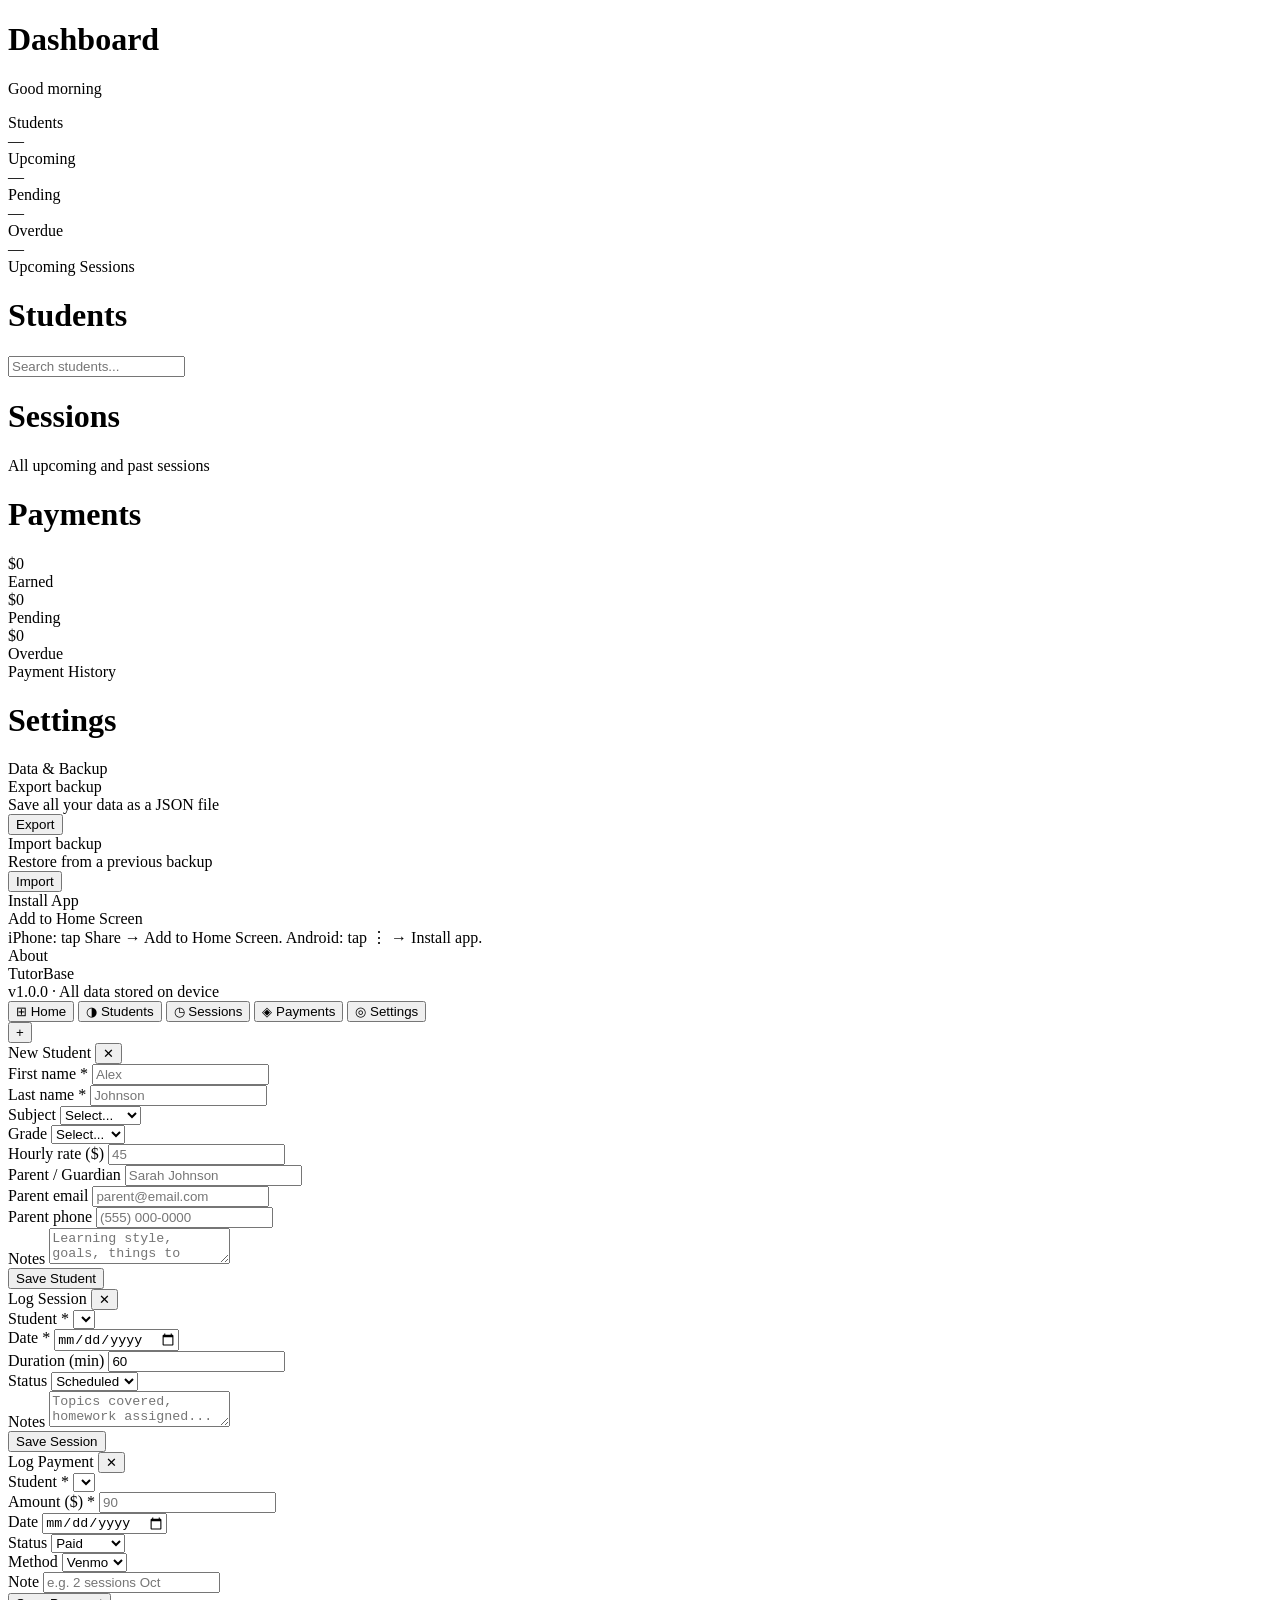
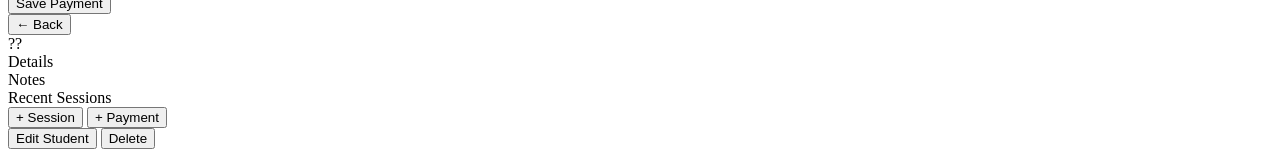
==== www/index.html @ 449298ed "cleaned up more" ====
<!DOCTYPE html>
<html lang="en">
<head>
<meta charset="UTF-8" />
<meta name="viewport" content="width=device-width, initial-scale=1.0, viewport-fit=cover" />
<meta name="apple-mobile-web-app-capable" content="yes" />
<meta name="apple-mobile-web-app-status-bar-style" content="black-translucent" />
<meta name="apple-mobile-web-app-title" content="TutorBase" />
<meta name="theme-color" content="#0F0F0F" />
<title>TutorBase</title>
<link rel="manifest" href="/manifest.json" />
<link rel="apple-touch-icon" href="/icons/icon-192.png" />
<link rel="stylesheet" href="/css/style.css" />
</head>
<body>

<div id="app">
  <div class="pages">

    <!-- ══════════════════════════════════════════════
         DASHBOARD
    ══════════════════════════════════════════════ -->
    <div class="page active" id="page-dashboard">
      <div class="page-header">
        <h1>Dashboard</h1>
        <p id="dashboard-greeting">Welcome back</p>
      </div>

      <div class="stats-grid">
        <div class="stat-card">
          <div class="stat-label">Students</div>
          <div class="stat-value" id="stat-students">—</div>
        </div>
        <div class="stat-card">
          <div class="stat-label">Upcoming</div>
          <div class="stat-value" id="stat-upcoming">—</div>
        </div>
        <div class="stat-card">
          <div class="stat-label">Pending</div>
          <div class="stat-value amber" id="stat-pending">—</div>
        </div>
        <div class="stat-card">
          <div class="stat-label">Overdue</div>
          <div class="stat-value red" id="stat-overdue">—</div>
        </div>
      </div>

      <div class="section-header">Upcoming Sessions</div>
      <div class="list-container" id="upcoming-list"></div>
    </div>

    <!-- ══════════════════════════════════════════════
         STUDENTS
    ══════════════════════════════════════════════ -->
    <div class="page" id="page-students">
      <div class="page-header">
        <h1>Students</h1>
      </div>
      <div class="search-wrap">
        <input class="search-input" id="search-input" type="search" placeholder="Search students..." />
      </div>
      <div class="list-container" id="student-list"></div>
    </div>

    <!-- ══════════════════════════════════════════════
         SESSIONS
    ══════════════════════════════════════════════ -->
    <div class="page" id="page-sessions">
      <div class="page-header">
        <h1>Sessions</h1>
        <p>All upcoming and past sessions</p>
      </div>
      <div class="list-container" style="margin:0 16px;" id="sessions-list"></div>
    </div>

    <!-- ══════════════════════════════════════════════
         PAYMENTS
    ══════════════════════════════════════════════ -->
    <div class="page" id="page-payments">
      <div class="page-header">
        <h1>Payments</h1>
      </div>
      <div class="pay-summary">
        <div class="pay-card">
          <div class="pv green" id="pay-earned">$0</div>
          <div class="pl">Earned</div>
        </div>
        <div class="pay-card">
          <div class="pv amber" id="pay-pending">$0</div>
          <div class="pl">Pending</div>
        </div>
        <div class="pay-card">
          <div class="pv red" id="pay-overdue">$0</div>
          <div class="pl">Overdue</div>
        </div>
      </div>
      <div class="section-header">Payment History</div>
      <div class="list-container" style="margin:0 16px;" id="payments-list"></div>
    </div>

    <!-- ══════════════════════════════════════════════
         SETTINGS
    ══════════════════════════════════════════════ -->
    <div class="page" id="page-settings">
      <div class="page-header">
        <h1>Settings</h1>
      </div>

      <div class="section-header">Data & Backup</div>
      <div class="settings-section">
        <div class="settings-row">
          <div>
            <div class="settings-label">Export backup</div>
            <div class="settings-sub">Save all your data as a JSON file</div>
          </div>
          <button class="btn-settings" id="btn-export">Export</button>
        </div>
        <div class="settings-row">
          <div>
            <div class="settings-label">Import backup</div>
            <div class="settings-sub">Restore from a previous backup</div>
          </div>
          <button class="btn-settings" id="btn-import">Import</button>
        </div>
        <input type="file" id="import-file" accept=".json" style="display:none" />
      </div>

      <div class="section-header">Install App</div>
      <div class="settings-section">
        <div class="settings-row">
          <div>
            <div class="settings-label">Add to Home Screen</div>
            <div class="settings-sub">iPhone: tap Share → Add to Home Screen. Android: tap ⋮ → Install app.</div>
          </div>
        </div>
      </div>

      <div class="section-header">About</div>
      <div class="settings-section">
        <div class="settings-row">
          <div class="settings-label">TutorBase</div>
          <div class="settings-sub">v1.0.0 · All data stored on device</div>
        </div>
      </div>
    </div>

  </div><!-- /pages -->

  <!-- ── BOTTOM NAV ── -->
  <nav class="bottom-nav">
    <button class="nav-btn active" data-page="dashboard">
      <span class="nav-icon">⊞</span>
      <span>Home</span>
    </button>
    <button class="nav-btn" data-page="students">
      <span class="nav-icon">◑</span>
      <span>Students</span>
    </button>
    <button class="nav-btn" data-page="sessions">
      <span class="nav-icon">◷</span>
      <span>Sessions</span>
    </button>
    <button class="nav-btn" data-page="payments">
      <span class="nav-icon">◈</span>
      <span>Payments</span>
    </button>
    <button class="nav-btn" data-page="settings">
      <span class="nav-icon">◎</span>
      <span>Settings</span>
    </button>
  </nav>
</div><!-- /app -->

<!-- ── FAB ── -->
<button id="fab">+</button>

<!-- ── TOAST ── -->
<div id="toast"></div>

<!-- ══════════════════════════════════════════════
     STUDENT FORM MODAL (bottom sheet)
══════════════════════════════════════════════ -->
<div class="modal-overlay" id="modal-overlay">
  <div class="modal">
    <div class="modal-handle"></div>
    <div class="modal-header">
      <span class="modal-title" id="modal-title">New Student</span>
      <button class="modal-close" id="modal-close">✕</button>
    </div>
    <div class="modal-body">
      <!-- Student form -->
      <div id="student-form">
        <div class="form-row">
          <div class="form-group">
            <label class="form-label">First name *</label>
            <input class="form-input" id="f-first" type="text" placeholder="Alex" />
          </div>
          <div class="form-group">
            <label class="form-label">Last name *</label>
            <input class="form-input" id="f-last" type="text" placeholder="Johnson" />
          </div>
        </div>
        <div class="form-row">
          <div class="form-group">
            <label class="form-label">Subject</label>
            <select class="form-select" id="f-subject">
              <option value="">Select...</option>
              <option>Math</option><option>Science</option><option>English</option>
              <option>History</option><option>Spanish</option><option>SAT Prep</option>
              <option>ACT Prep</option><option>Piano</option><option>Guitar</option>
            </select>
          </div>
          <div class="form-group">
            <label class="form-label">Grade</label>
            <select class="form-select" id="f-grade">
              <option value="">Select...</option>
              <option>K–2nd</option><option>3rd–5th</option>
              <option>6th–8th</option><option>9th–12th</option>
              <option>College</option><option>Adult</option>
            </select>
          </div>
        </div>
        <div class="form-group">
          <label class="form-label">Hourly rate ($)</label>
          <input class="form-input" id="f-rate" type="number" placeholder="45" min="0" />
        </div>
        <div class="form-group">
          <label class="form-label">Parent / Guardian</label>
          <input class="form-input" id="f-parent" type="text" placeholder="Sarah Johnson" />
        </div>
        <div class="form-group">
          <label class="form-label">Parent email</label>
          <input class="form-input" id="f-email" type="email" placeholder="parent@email.com" />
        </div>
        <div class="form-group">
          <label class="form-label">Parent phone</label>
          <input class="form-input" id="f-phone" type="tel" placeholder="(555) 000-0000" />
        </div>
        <div class="form-group">
          <label class="form-label">Notes</label>
          <textarea class="form-textarea" id="f-notes" placeholder="Learning style, goals, things to remember..."></textarea>
        </div>
      </div>
    </div>
    <div class="modal-footer">
      <button class="btn-save" id="modal-save">Save Student</button>
    </div>
  </div>
</div>

<!-- ══════════════════════════════════════════════
     SESSION FORM MODAL
══════════════════════════════════════════════ -->
<div class="modal-overlay" id="session-modal-overlay">
  <div class="modal">
    <div class="modal-handle"></div>
    <div class="modal-header">
      <span class="modal-title">Log Session</span>
      <button class="modal-close" id="session-modal-close">✕</button>
    </div>
    <div class="modal-body" id="session-form">
      <input type="hidden" id="sf-studentId" />
      <div class="form-group">
        <label class="form-label">Student *</label>
        <select class="form-select" id="sf-student-select"></select>
      </div>
      <div class="form-row">
        <div class="form-group">
          <label class="form-label">Date *</label>
          <input class="form-input" id="sf-date" type="date" />
        </div>
        <div class="form-group">
          <label class="form-label">Duration (min)</label>
          <input class="form-input" id="sf-duration" type="number" value="60" min="15" step="15" />
        </div>
      </div>
      <div class="form-group">
        <label class="form-label">Status</label>
        <select class="form-select" id="sf-status">
          <option value="scheduled">Scheduled</option>
          <option value="completed">Completed</option>
          <option value="cancelled">Cancelled</option>
        </select>
      </div>
      <div class="form-group">
        <label class="form-label">Notes</label>
        <textarea class="form-textarea" id="sf-notes" placeholder="Topics covered, homework assigned..."></textarea>
      </div>
    </div>
    <div class="modal-footer">
      <button class="btn-save" id="session-modal-save">Save Session</button>
    </div>
  </div>
</div>

<!-- ══════════════════════════════════════════════
     PAYMENT FORM MODAL
══════════════════════════════════════════════ -->
<div class="modal-overlay" id="payment-modal-overlay">
  <div class="modal">
    <div class="modal-handle"></div>
    <div class="modal-header">
      <span class="modal-title">Log Payment</span>
      <button class="modal-close" id="payment-modal-close">✕</button>
    </div>
    <div class="modal-body" id="payment-form">
      <div class="form-group">
        <label class="form-label">Student *</label>
        <select class="form-select" id="pf-student-select"></select>
      </div>
      <div class="form-row">
        <div class="form-group">
          <label class="form-label">Amount ($) *</label>
          <input class="form-input" id="pf-amount" type="number" placeholder="90" min="0" />
        </div>
        <div class="form-group">
          <label class="form-label">Date</label>
          <input class="form-input" id="pf-date" type="date" />
        </div>
      </div>
      <div class="form-row">
        <div class="form-group">
          <label class="form-label">Status</label>
          <select class="form-select" id="pf-status">
            <option value="paid">Paid</option>
            <option value="pending">Pending</option>
            <option value="overdue">Overdue</option>
          </select>
        </div>
        <div class="form-group">
          <label class="form-label">Method</label>
          <select class="form-select" id="pf-method">
            <option>Venmo</option><option>Zelle</option><option>Cash</option>
            <option>Check</option><option>PayPal</option><option>Other</option>
          </select>
        </div>
      </div>
      <div class="form-group">
        <label class="form-label">Note</label>
        <input class="form-input" id="pf-note" type="text" placeholder="e.g. 2 sessions Oct" />
      </div>
    </div>
    <div class="modal-footer">
      <button class="btn-save" id="payment-modal-save">Save Payment</button>
    </div>
  </div>
</div>

<!-- ══════════════════════════════════════════════
     STUDENT DETAIL PANEL (full-screen slide-in)
══════════════════════════════════════════════ -->
<div id="detail-panel">
  <div class="detail-top">
    <button class="detail-close-btn" id="detail-close">← Back</button>
  </div>
  <div class="detail-hero">
    <div class="detail-avatar-large" id="detail-avatar-text">??</div>
    <div class="detail-title" id="detail-name"></div>
    <div class="detail-subtitle" id="detail-subject"></div>
  </div>
  <div class="detail-stats-row" id="detail-stats"></div>

  <div class="detail-section">
    <div class="detail-section-label">Details</div>
    <div id="detail-info-rows"></div>
  </div>

  <div class="detail-section">
    <div class="detail-section-label">Notes</div>
    <div class="notes-text" id="detail-notes"></div>
  </div>

  <div class="detail-section">
    <div class="detail-section-label">Recent Sessions</div>
    <div id="detail-sessions"></div>
  </div>

  <div class="detail-actions">
    <button class="btn-action btn-accent" id="detail-add-session">+ Session</button>
    <button class="btn-action btn-secondary" id="detail-add-payment">+ Payment</button>
  </div>
  <div class="detail-edit-row">
    <button class="btn-action btn-secondary" id="detail-edit">Edit Student</button>
    <button class="btn-action btn-danger" id="detail-delete">Delete</button>
  </div>
</div>

<!-- ── SCRIPTS ── -->
<script src="/js/db.js"></script>
<script src="/js/app.js"></script>
<script src="/js/ui.js"></script>
<script>
  // Set greeting
  const hr = new Date().getHours();
  document.getElementById('dashboard-greeting').textContent =
    hr < 12 ? 'Good morning' : hr < 17 ? 'Good afternoon' : 'Good evening';

  // Boot
  App.init();
</script>
</body>
</html>
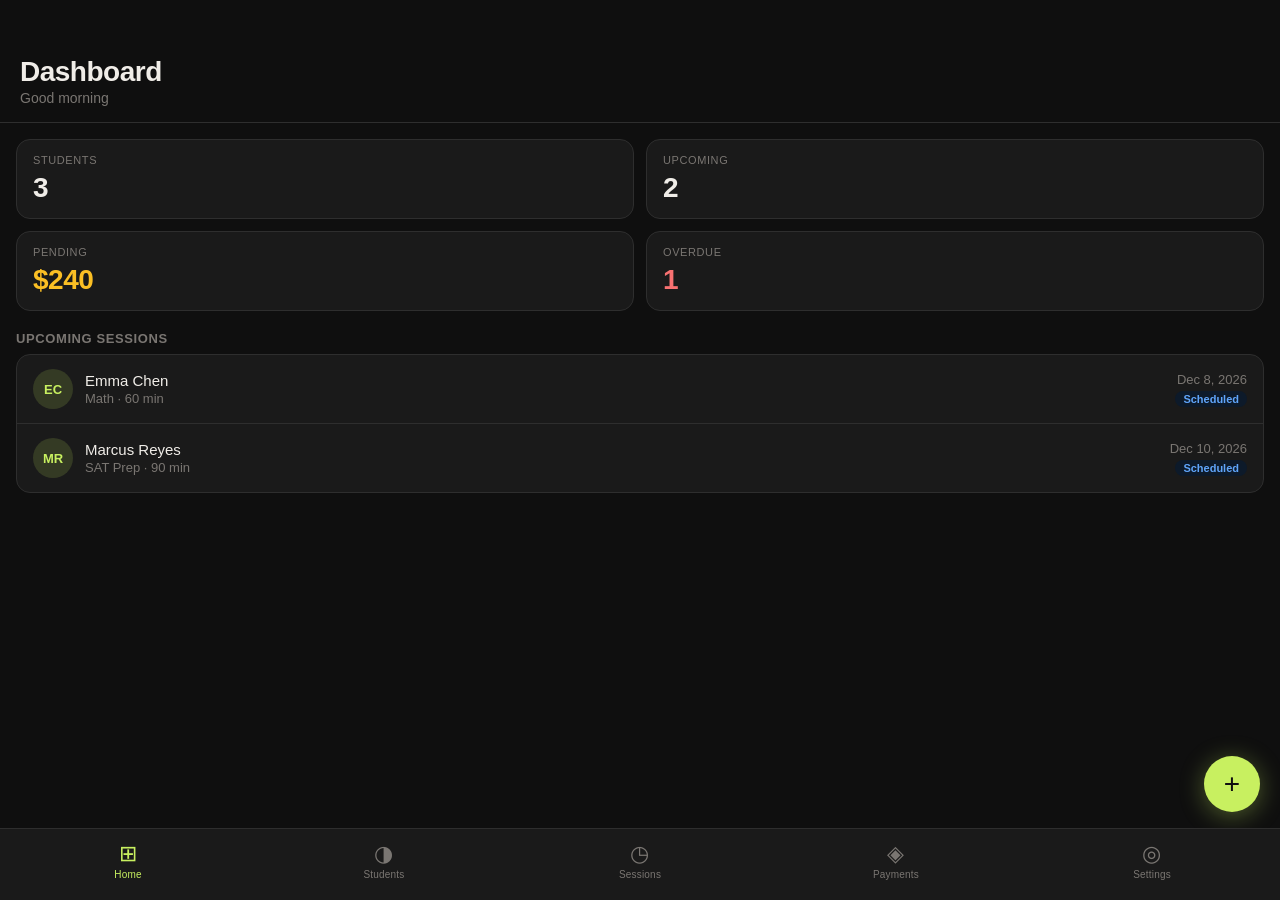
==== commit bf8a24f6: "put everything in a folder for easier commits and updated code to fix zoom bug in search bar" ====
--- a/www/index.html
+++ b/www/index.html
@@ -1,402 +1,419 @@
 <!DOCTYPE html>
 <html lang="en">
+
 <head>
-<meta charset="UTF-8" />
-<meta name="viewport" content="width=device-width, initial-scale=1.0, viewport-fit=cover" />
-<meta name="apple-mobile-web-app-capable" content="yes" />
-<meta name="apple-mobile-web-app-status-bar-style" content="black-translucent" />
-<meta name="apple-mobile-web-app-title" content="TutorBase" />
-<meta name="theme-color" content="#0F0F0F" />
-<title>TutorBase</title>
-<link rel="manifest" href="/manifest.json" />
-<link rel="apple-touch-icon" href="/icons/icon-192.png" />
-<link rel="stylesheet" href="/css/style.css" />
+  <meta charset="UTF-8" />
+  <meta name="viewport" content="width=device-width, initial-scale=1.0, viewport-fit=cover" />
+  <meta name="apple-mobile-web-app-capable" content="yes" />
+  <meta name="apple-mobile-web-app-status-bar-style" content="black-translucent" />
+  <meta name="apple-mobile-web-app-title" content="TutorBase" />
+  <meta name="theme-color" content="#0F0F0F" />
+  <title>TutorBase</title>
+  <link rel="manifest" href="/manifest.json" />
+  <link rel="apple-touch-icon" href="/icons/icon-192.png" />
+  <link rel="stylesheet" href="/css/style.css" />
 </head>
+
 <body>
 
-<div id="app">
-  <div class="pages">
-
-    <!-- ══════════════════════════════════════════════
+  <div id="app">
+    <div class="pages">
+
+      <!-- ══════════════════════════════════════════════
          DASHBOARD
     ══════════════════════════════════════════════ -->
-    <div class="page active" id="page-dashboard">
-      <div class="page-header">
-        <h1>Dashboard</h1>
-        <p id="dashboard-greeting">Welcome back</p>
-      </div>
-
-      <div class="stats-grid">
-        <div class="stat-card">
-          <div class="stat-label">Students</div>
-          <div class="stat-value" id="stat-students">—</div>
-        </div>
-        <div class="stat-card">
-          <div class="stat-label">Upcoming</div>
-          <div class="stat-value" id="stat-upcoming">—</div>
-        </div>
-        <div class="stat-card">
-          <div class="stat-label">Pending</div>
-          <div class="stat-value amber" id="stat-pending">—</div>
-        </div>
-        <div class="stat-card">
-          <div class="stat-label">Overdue</div>
-          <div class="stat-value red" id="stat-overdue">—</div>
-        </div>
-      </div>
-
-      <div class="section-header">Upcoming Sessions</div>
-      <div class="list-container" id="upcoming-list"></div>
-    </div>
-
-    <!-- ══════════════════════════════════════════════
+      <div class="page active" id="page-dashboard">
+        <div class="page-header">
+          <h1>Dashboard</h1>
+          <p id="dashboard-greeting">Welcome back</p>
+        </div>
+
+        <div class="stats-grid">
+          <div class="stat-card">
+            <div class="stat-label">Students</div>
+            <div class="stat-value" id="stat-students">—</div>
+          </div>
+          <div class="stat-card">
+            <div class="stat-label">Upcoming</div>
+            <div class="stat-value" id="stat-upcoming">—</div>
+          </div>
+          <div class="stat-card">
+            <div class="stat-label">Pending</div>
+            <div class="stat-value amber" id="stat-pending">—</div>
+          </div>
+          <div class="stat-card">
+            <div class="stat-label">Overdue</div>
+            <div class="stat-value red" id="stat-overdue">—</div>
+          </div>
+        </div>
+
+        <div class="section-header">Upcoming Sessions</div>
+        <div class="list-container" id="upcoming-list"></div>
+      </div>
+
+      <!-- ══════════════════════════════════════════════
          STUDENTS
     ══════════════════════════════════════════════ -->
-    <div class="page" id="page-students">
-      <div class="page-header">
-        <h1>Students</h1>
-      </div>
-      <div class="search-wrap">
-        <input class="search-input" id="search-input" type="search" placeholder="Search students..." />
-      </div>
-      <div class="list-container" id="student-list"></div>
-    </div>
-
-    <!-- ══════════════════════════════════════════════
+      <div class="page" id="page-students">
+        <div class="page-header">
+          <h1>Students</h1>
+        </div>
+        <div class="search-wrap">
+          <input class="search-input" id="search-input" type="search" placeholder="Search students..." />
+        </div>
+        <div class="list-container" id="student-list"></div>
+      </div>
+
+      <!-- ══════════════════════════════════════════════
          SESSIONS
     ══════════════════════════════════════════════ -->
-    <div class="page" id="page-sessions">
-      <div class="page-header">
-        <h1>Sessions</h1>
-        <p>All upcoming and past sessions</p>
-      </div>
-      <div class="list-container" style="margin:0 16px;" id="sessions-list"></div>
-    </div>
-
-    <!-- ══════════════════════════════════════════════
+      <div class="page" id="page-sessions">
+        <div class="page-header">
+          <h1>Sessions</h1>
+          <p>All upcoming and past sessions</p>
+        </div>
+        <div class="list-container" style="margin:0 16px;" id="sessions-list"></div>
+      </div>
+
+      <!-- ══════════════════════════════════════════════
          PAYMENTS
     ══════════════════════════════════════════════ -->
-    <div class="page" id="page-payments">
-      <div class="page-header">
-        <h1>Payments</h1>
-      </div>
-      <div class="pay-summary">
-        <div class="pay-card">
-          <div class="pv green" id="pay-earned">$0</div>
-          <div class="pl">Earned</div>
-        </div>
-        <div class="pay-card">
-          <div class="pv amber" id="pay-pending">$0</div>
-          <div class="pl">Pending</div>
-        </div>
-        <div class="pay-card">
-          <div class="pv red" id="pay-overdue">$0</div>
-          <div class="pl">Overdue</div>
-        </div>
-      </div>
-      <div class="section-header">Payment History</div>
-      <div class="list-container" style="margin:0 16px;" id="payments-list"></div>
-    </div>
-
-    <!-- ══════════════════════════════════════════════
+      <div class="page" id="page-payments">
+        <div class="page-header">
+          <h1>Payments</h1>
+        </div>
+        <div class="pay-summary">
+          <div class="pay-card">
+            <div class="pv green" id="pay-earned">$0</div>
+            <div class="pl">Earned</div>
+          </div>
+          <div class="pay-card">
+            <div class="pv amber" id="pay-pending">$0</div>
+            <div class="pl">Pending</div>
+          </div>
+          <div class="pay-card">
+            <div class="pv red" id="pay-overdue">$0</div>
+            <div class="pl">Overdue</div>
+          </div>
+        </div>
+        <div class="section-header">Payment History</div>
+        <div class="list-container" style="margin:0 16px;" id="payments-list"></div>
+      </div>
+
+      <!-- ══════════════════════════════════════════════
          SETTINGS
     ══════════════════════════════════════════════ -->
-    <div class="page" id="page-settings">
-      <div class="page-header">
-        <h1>Settings</h1>
-      </div>
-
-      <div class="section-header">Data & Backup</div>
-      <div class="settings-section">
-        <div class="settings-row">
-          <div>
-            <div class="settings-label">Export backup</div>
-            <div class="settings-sub">Save all your data as a JSON file</div>
-          </div>
-          <button class="btn-settings" id="btn-export">Export</button>
-        </div>
-        <div class="settings-row">
-          <div>
-            <div class="settings-label">Import backup</div>
-            <div class="settings-sub">Restore from a previous backup</div>
-          </div>
-          <button class="btn-settings" id="btn-import">Import</button>
-        </div>
-        <input type="file" id="import-file" accept=".json" style="display:none" />
-      </div>
-
-      <div class="section-header">Install App</div>
-      <div class="settings-section">
-        <div class="settings-row">
-          <div>
-            <div class="settings-label">Add to Home Screen</div>
-            <div class="settings-sub">iPhone: tap Share → Add to Home Screen. Android: tap ⋮ → Install app.</div>
-          </div>
-        </div>
-      </div>
-
-      <div class="section-header">About</div>
-      <div class="settings-section">
-        <div class="settings-row">
-          <div class="settings-label">TutorBase</div>
-          <div class="settings-sub">v1.0.0 · All data stored on device</div>
-        </div>
-      </div>
-    </div>
-
-  </div><!-- /pages -->
-
-  <!-- ── BOTTOM NAV ── -->
-  <nav class="bottom-nav">
-    <button class="nav-btn active" data-page="dashboard">
-      <span class="nav-icon">⊞</span>
-      <span>Home</span>
-    </button>
-    <button class="nav-btn" data-page="students">
-      <span class="nav-icon">◑</span>
-      <span>Students</span>
-    </button>
-    <button class="nav-btn" data-page="sessions">
-      <span class="nav-icon">◷</span>
-      <span>Sessions</span>
-    </button>
-    <button class="nav-btn" data-page="payments">
-      <span class="nav-icon">◈</span>
-      <span>Payments</span>
-    </button>
-    <button class="nav-btn" data-page="settings">
-      <span class="nav-icon">◎</span>
-      <span>Settings</span>
-    </button>
-  </nav>
-</div><!-- /app -->
-
-<!-- ── FAB ── -->
-<button id="fab">+</button>
-
-<!-- ── TOAST ── -->
-<div id="toast"></div>
-
-<!-- ══════════════════════════════════════════════
+      <div class="page" id="page-settings">
+        <div class="page-header">
+          <h1>Settings</h1>
+        </div>
+
+        <div class="section-header">Data & Backup</div>
+        <div class="settings-section">
+          <div class="settings-row">
+            <div>
+              <div class="settings-label">Export backup</div>
+              <div class="settings-sub">Save all your data as a JSON file</div>
+            </div>
+            <button class="btn-settings" id="btn-export">Export</button>
+          </div>
+          <div class="settings-row">
+            <div>
+              <div class="settings-label">Import backup</div>
+              <div class="settings-sub">Restore from a previous backup</div>
+            </div>
+            <button class="btn-settings" id="btn-import">Import</button>
+          </div>
+          <input type="file" id="import-file" accept=".json" style="display:none" />
+        </div>
+
+        <div class="section-header">Install App</div>
+        <div class="settings-section">
+          <div class="settings-row">
+            <div>
+              <div class="settings-label">Add to Home Screen</div>
+              <div class="settings-sub">iPhone: tap Share → Add to Home Screen. Android: tap ⋮ → Install app.</div>
+            </div>
+          </div>
+        </div>
+
+        <div class="section-header">About</div>
+        <div class="settings-section">
+          <div class="settings-row">
+            <div class="settings-label">TutorBase</div>
+            <div class="settings-sub">v1.0.0 · All data stored on device</div>
+          </div>
+        </div>
+      </div>
+
+    </div><!-- /pages -->
+
+    <!-- ── BOTTOM NAV ── -->
+    <nav class="bottom-nav">
+      <button class="nav-btn active" data-page="dashboard">
+        <span class="nav-icon">⊞</span>
+        <span>Home</span>
+      </button>
+      <button class="nav-btn" data-page="students">
+        <span class="nav-icon">◑</span>
+        <span>Students</span>
+      </button>
+      <button class="nav-btn" data-page="sessions">
+        <span class="nav-icon">◷</span>
+        <span>Sessions</span>
+      </button>
+      <button class="nav-btn" data-page="payments">
+        <span class="nav-icon">◈</span>
+        <span>Payments</span>
+      </button>
+      <button class="nav-btn" data-page="settings">
+        <span class="nav-icon">◎</span>
+        <span>Settings</span>
+      </button>
+    </nav>
+  </div><!-- /app -->
+
+  <!-- ── FAB ── -->
+  <button id="fab">+</button>
+
+  <!-- ── TOAST ── -->
+  <div id="toast"></div>
+
+  <!-- ══════════════════════════════════════════════
      STUDENT FORM MODAL (bottom sheet)
 ══════════════════════════════════════════════ -->
-<div class="modal-overlay" id="modal-overlay">
-  <div class="modal">
-    <div class="modal-handle"></div>
-    <div class="modal-header">
-      <span class="modal-title" id="modal-title">New Student</span>
-      <button class="modal-close" id="modal-close">✕</button>
-    </div>
-    <div class="modal-body">
-      <!-- Student form -->
-      <div id="student-form">
+  <div class="modal-overlay" id="modal-overlay">
+    <div class="modal">
+      <div class="modal-handle"></div>
+      <div class="modal-header">
+        <span class="modal-title" id="modal-title">New Student</span>
+        <button class="modal-close" id="modal-close">✕</button>
+      </div>
+      <div class="modal-body">
+        <!-- Student form -->
+        <div id="student-form">
+          <div class="form-row">
+            <div class="form-group">
+              <label class="form-label">First name *</label>
+              <input class="form-input" id="f-first" type="text" placeholder="Alex" />
+            </div>
+            <div class="form-group">
+              <label class="form-label">Last name *</label>
+              <input class="form-input" id="f-last" type="text" placeholder="Johnson" />
+            </div>
+          </div>
+          <div class="form-row">
+            <div class="form-group">
+              <label class="form-label">Subject</label>
+              <select class="form-select" id="f-subject">
+                <option value="">Select...</option>
+                <option>Math</option>
+                <option>Science</option>
+                <option>English</option>
+                <option>History</option>
+                <option>Spanish</option>
+                <option>SAT Prep</option>
+                <option>ACT Prep</option>
+                <option>Piano</option>
+                <option>Guitar</option>
+              </select>
+            </div>
+            <div class="form-group">
+              <label class="form-label">Grade</label>
+              <select class="form-select" id="f-grade">
+                <option value="">Select...</option>
+                <option>K–2nd</option>
+                <option>3rd–5th</option>
+                <option>6th–8th</option>
+                <option>9th–12th</option>
+                <option>College</option>
+                <option>Adult</option>
+              </select>
+            </div>
+          </div>
+          <div class="form-group">
+            <label class="form-label">Hourly rate ($)</label>
+            <input class="form-input" id="f-rate" type="number" placeholder="45" min="0" />
+          </div>
+          <div class="form-group">
+            <label class="form-label">Parent / Guardian</label>
+            <input class="form-input" id="f-parent" type="text" placeholder="Sarah Johnson" />
+          </div>
+          <div class="form-group">
+            <label class="form-label">Parent email</label>
+            <input class="form-input" id="f-email" type="email" placeholder="parent@email.com" />
+          </div>
+          <div class="form-group">
+            <label class="form-label">Parent phone</label>
+            <input class="form-input" id="f-phone" type="tel" placeholder="(555) 000-0000" />
+          </div>
+          <div class="form-group">
+            <label class="form-label">Notes</label>
+            <textarea class="form-textarea" id="f-notes"
+              placeholder="Learning style, goals, things to remember..."></textarea>
+          </div>
+        </div>
+      </div>
+      <div class="modal-footer">
+        <button class="btn-save" id="modal-save">Save Student</button>
+      </div>
+    </div>
+  </div>
+
+  <!-- ══════════════════════════════════════════════
+     SESSION FORM MODAL
+══════════════════════════════════════════════ -->
+  <div class="modal-overlay" id="session-modal-overlay">
+    <div class="modal">
+      <div class="modal-handle"></div>
+      <div class="modal-header">
+        <span class="modal-title">Log Session</span>
+        <button class="modal-close" id="session-modal-close">✕</button>
+      </div>
+      <div class="modal-body" id="session-form">
+        <input type="hidden" id="sf-studentId" />
+        <div class="form-group">
+          <label class="form-label">Student *</label>
+          <select class="form-select" id="sf-student-select"></select>
+        </div>
         <div class="form-row">
           <div class="form-group">
-            <label class="form-label">First name *</label>
-            <input class="form-input" id="f-first" type="text" placeholder="Alex" />
-          </div>
-          <div class="form-group">
-            <label class="form-label">Last name *</label>
-            <input class="form-input" id="f-last" type="text" placeholder="Johnson" />
-          </div>
-        </div>
-        <div class="form-row">
-          <div class="form-group">
-            <label class="form-label">Subject</label>
-            <select class="form-select" id="f-subject">
-              <option value="">Select...</option>
-              <option>Math</option><option>Science</option><option>English</option>
-              <option>History</option><option>Spanish</option><option>SAT Prep</option>
-              <option>ACT Prep</option><option>Piano</option><option>Guitar</option>
-            </select>
-          </div>
-          <div class="form-group">
-            <label class="form-label">Grade</label>
-            <select class="form-select" id="f-grade">
-              <option value="">Select...</option>
-              <option>K–2nd</option><option>3rd–5th</option>
-              <option>6th–8th</option><option>9th–12th</option>
-              <option>College</option><option>Adult</option>
-            </select>
+            <label class="form-label">Date *</label>
+            <input class="form-input" id="sf-date" type="date" />
+          </div>
+          <div class="form-group">
+            <label class="form-label">Duration (min)</label>
+            <input class="form-input" id="sf-duration" type="number" value="60" min="15" step="15" />
           </div>
         </div>
         <div class="form-group">
-          <label class="form-label">Hourly rate ($)</label>
-          <input class="form-input" id="f-rate" type="number" placeholder="45" min="0" />
-        </div>
-        <div class="form-group">
-          <label class="form-label">Parent / Guardian</label>
-          <input class="form-input" id="f-parent" type="text" placeholder="Sarah Johnson" />
-        </div>
-        <div class="form-group">
-          <label class="form-label">Parent email</label>
-          <input class="form-input" id="f-email" type="email" placeholder="parent@email.com" />
-        </div>
-        <div class="form-group">
-          <label class="form-label">Parent phone</label>
-          <input class="form-input" id="f-phone" type="tel" placeholder="(555) 000-0000" />
+          <label class="form-label">Status</label>
+          <select class="form-select" id="sf-status">
+            <option value="scheduled">Scheduled</option>
+            <option value="completed">Completed</option>
+            <option value="cancelled">Cancelled</option>
+          </select>
         </div>
         <div class="form-group">
           <label class="form-label">Notes</label>
-          <textarea class="form-textarea" id="f-notes" placeholder="Learning style, goals, things to remember..."></textarea>
-        </div>
-      </div>
-    </div>
-    <div class="modal-footer">
-      <button class="btn-save" id="modal-save">Save Student</button>
+          <textarea class="form-textarea" id="sf-notes" placeholder="Topics covered, homework assigned..."></textarea>
+        </div>
+      </div>
+      <div class="modal-footer">
+        <button class="btn-save" id="session-modal-save">Save Session</button>
+      </div>
     </div>
   </div>
-</div>
-
-<!-- ══════════════════════════════════════════════
-     SESSION FORM MODAL
-══════════════════════════════════════════════ -->
-<div class="modal-overlay" id="session-modal-overlay">
-  <div class="modal">
-    <div class="modal-handle"></div>
-    <div class="modal-header">
-      <span class="modal-title">Log Session</span>
-      <button class="modal-close" id="session-modal-close">✕</button>
-    </div>
-    <div class="modal-body" id="session-form">
-      <input type="hidden" id="sf-studentId" />
-      <div class="form-group">
-        <label class="form-label">Student *</label>
-        <select class="form-select" id="sf-student-select"></select>
-      </div>
-      <div class="form-row">
-        <div class="form-group">
-          <label class="form-label">Date *</label>
-          <input class="form-input" id="sf-date" type="date" />
-        </div>
-        <div class="form-group">
-          <label class="form-label">Duration (min)</label>
-          <input class="form-input" id="sf-duration" type="number" value="60" min="15" step="15" />
-        </div>
-      </div>
-      <div class="form-group">
-        <label class="form-label">Status</label>
-        <select class="form-select" id="sf-status">
-          <option value="scheduled">Scheduled</option>
-          <option value="completed">Completed</option>
-          <option value="cancelled">Cancelled</option>
-        </select>
-      </div>
-      <div class="form-group">
-        <label class="form-label">Notes</label>
-        <textarea class="form-textarea" id="sf-notes" placeholder="Topics covered, homework assigned..."></textarea>
-      </div>
-    </div>
-    <div class="modal-footer">
-      <button class="btn-save" id="session-modal-save">Save Session</button>
-    </div>
-  </div>
-</div>
-
-<!-- ══════════════════════════════════════════════
+
+  <!-- ══════════════════════════════════════════════
      PAYMENT FORM MODAL
 ══════════════════════════════════════════════ -->
-<div class="modal-overlay" id="payment-modal-overlay">
-  <div class="modal">
-    <div class="modal-handle"></div>
-    <div class="modal-header">
-      <span class="modal-title">Log Payment</span>
-      <button class="modal-close" id="payment-modal-close">✕</button>
-    </div>
-    <div class="modal-body" id="payment-form">
-      <div class="form-group">
-        <label class="form-label">Student *</label>
-        <select class="form-select" id="pf-student-select"></select>
-      </div>
-      <div class="form-row">
+  <div class="modal-overlay" id="payment-modal-overlay">
+    <div class="modal">
+      <div class="modal-handle"></div>
+      <div class="modal-header">
+        <span class="modal-title">Log Payment</span>
+        <button class="modal-close" id="payment-modal-close">✕</button>
+      </div>
+      <div class="modal-body" id="payment-form">
         <div class="form-group">
-          <label class="form-label">Amount ($) *</label>
-          <input class="form-input" id="pf-amount" type="number" placeholder="90" min="0" />
+          <label class="form-label">Student *</label>
+          <select class="form-select" id="pf-student-select"></select>
+        </div>
+        <div class="form-row">
+          <div class="form-group">
+            <label class="form-label">Amount ($) *</label>
+            <input class="form-input" id="pf-amount" type="number" placeholder="90" min="0" />
+          </div>
+          <div class="form-group">
+            <label class="form-label">Date</label>
+            <input class="form-input" id="pf-date" type="date" />
+          </div>
+        </div>
+        <div class="form-row">
+          <div class="form-group">
+            <label class="form-label">Status</label>
+            <select class="form-select" id="pf-status">
+              <option value="paid">Paid</option>
+              <option value="pending">Pending</option>
+              <option value="overdue">Overdue</option>
+            </select>
+          </div>
+          <div class="form-group">
+            <label class="form-label">Method</label>
+            <select class="form-select" id="pf-method">
+              <option>Venmo</option>
+              <option>Zelle</option>
+              <option>Cash</option>
+              <option>Check</option>
+              <option>PayPal</option>
+              <option>Other</option>
+            </select>
+          </div>
         </div>
         <div class="form-group">
-          <label class="form-label">Date</label>
-          <input class="form-input" id="pf-date" type="date" />
-        </div>
-      </div>
-      <div class="form-row">
-        <div class="form-group">
-          <label class="form-label">Status</label>
-          <select class="form-select" id="pf-status">
-            <option value="paid">Paid</option>
-            <option value="pending">Pending</option>
-            <option value="overdue">Overdue</option>
-          </select>
-        </div>
-        <div class="form-group">
-          <label class="form-label">Method</label>
-          <select class="form-select" id="pf-method">
-            <option>Venmo</option><option>Zelle</option><option>Cash</option>
-            <option>Check</option><option>PayPal</option><option>Other</option>
-          </select>
-        </div>
-      </div>
-      <div class="form-group">
-        <label class="form-label">Note</label>
-        <input class="form-input" id="pf-note" type="text" placeholder="e.g. 2 sessions Oct" />
-      </div>
-    </div>
-    <div class="modal-footer">
-      <button class="btn-save" id="payment-modal-save">Save Payment</button>
+          <label class="form-label">Note</label>
+          <input class="form-input" id="pf-note" type="text" placeholder="e.g. 2 sessions Oct" />
+        </div>
+      </div>
+      <div class="modal-footer">
+        <button class="btn-save" id="payment-modal-save">Save Payment</button>
+      </div>
     </div>
   </div>
-</div>
-
-<!-- ══════════════════════════════════════════════
+
+  <!-- ══════════════════════════════════════════════
      STUDENT DETAIL PANEL (full-screen slide-in)
 ══════════════════════════════════════════════ -->
-<div id="detail-panel">
-  <div class="detail-top">
-    <button class="detail-close-btn" id="detail-close">← Back</button>
+  <div id="detail-panel">
+    <div class="detail-top">
+      <button class="detail-close-btn" id="detail-close">← Back</button>
+    </div>
+    <div class="detail-hero">
+      <div class="detail-avatar-large" id="detail-avatar-text">??</div>
+      <div class="detail-title" id="detail-name"></div>
+      <div class="detail-subtitle" id="detail-subject"></div>
+    </div>
+    <div class="detail-stats-row" id="detail-stats"></div>
+
+    <div class="detail-section">
+      <div class="detail-section-label">Details</div>
+      <div id="detail-info-rows"></div>
+    </div>
+
+    <div class="detail-section">
+      <div class="detail-section-label">Notes</div>
+      <div class="notes-text" id="detail-notes"></div>
+    </div>
+
+    <div class="detail-section">
+      <div class="detail-section-label">Recent Sessions</div>
+      <div id="detail-sessions"></div>
+    </div>
+
+    <div class="detail-actions">
+      <button class="btn-action btn-accent" id="detail-add-session">+ Session</button>
+      <button class="btn-action btn-secondary" id="detail-add-payment">+ Payment</button>
+    </div>
+    <div class="detail-edit-row">
+      <button class="btn-action btn-secondary" id="detail-edit">Edit Student</button>
+      <button class="btn-action btn-danger" id="detail-delete">Delete</button>
+    </div>
   </div>
-  <div class="detail-hero">
-    <div class="detail-avatar-large" id="detail-avatar-text">??</div>
-    <div class="detail-title" id="detail-name"></div>
-    <div class="detail-subtitle" id="detail-subject"></div>
-  </div>
-  <div class="detail-stats-row" id="detail-stats"></div>
-
-  <div class="detail-section">
-    <div class="detail-section-label">Details</div>
-    <div id="detail-info-rows"></div>
-  </div>
-
-  <div class="detail-section">
-    <div class="detail-section-label">Notes</div>
-    <div class="notes-text" id="detail-notes"></div>
-  </div>
-
-  <div class="detail-section">
-    <div class="detail-section-label">Recent Sessions</div>
-    <div id="detail-sessions"></div>
-  </div>
-
-  <div class="detail-actions">
-    <button class="btn-action btn-accent" id="detail-add-session">+ Session</button>
-    <button class="btn-action btn-secondary" id="detail-add-payment">+ Payment</button>
-  </div>
-  <div class="detail-edit-row">
-    <button class="btn-action btn-secondary" id="detail-edit">Edit Student</button>
-    <button class="btn-action btn-danger" id="detail-delete">Delete</button>
-  </div>
-</div>
-
-<!-- ── SCRIPTS ── -->
-<script src="/js/db.js"></script>
-<script src="/js/app.js"></script>
-<script src="/js/ui.js"></script>
-<script>
-  // Set greeting
-  const hr = new Date().getHours();
-  document.getElementById('dashboard-greeting').textContent =
-    hr < 12 ? 'Good morning' : hr < 17 ? 'Good afternoon' : 'Good evening';
-
-  // Boot
-  App.init();
-</script>
+
+  <!-- ── SCRIPTS ── -->
+  <script src="/js/db.js"></script>
+  <script src="/js/app.js"></script>
+  <script src="/js/ui.js"></script>
+  <script>
+    // Set greeting
+    const hr = new Date().getHours();
+    document.getElementById('dashboard-greeting').textContent =
+      hr < 12 ? 'Good morning' : hr < 17 ? 'Good afternoon' : 'Good evening';
+
+    // Boot
+    App.init();
+  </script>
 </body>
-</html>
+
+</html>
--- a/css/style.css
+++ b/css/style.css
@@ -0,0 +1,370 @@
+/* ── RESET ────────────────────────────────────────── */
+*, *::before, *::after { box-sizing: border-box; margin: 0; padding: 0; }
+
+:root {
+  --bg:         #0F0F0F;
+  --surface:    #1A1A1A;
+  --surface2:   #242424;
+  --border:     #2E2E2E;
+  --text:       #F0EDE8;
+  --muted:      #7A7672;
+  --accent:     #C8F060;
+  --accent-dark:#8FB040;
+  --green:      #4ADE80;
+  --green-bg:   #0D2818;
+  --amber:      #FBBF24;
+  --amber-bg:   #271E08;
+  --red:        #F87171;
+  --red-bg:     #2A0D0D;
+  --blue:       #60A5FA;
+  --blue-bg:    #0D1A2A;
+  --radius:     14px;
+  --radius-sm:  8px;
+  --nav-h:      72px;
+}
+
+html, body {
+  height: 100%; width: 100%;
+  overflow: hidden;
+  font-family: -apple-system, 'SF Pro Text', 'Helvetica Neue', sans-serif;
+  background: var(--bg);
+  color: var(--text);
+  font-size: 16px;
+  -webkit-font-smoothing: antialiased;
+}
+
+/* ── APP SHELL ─────────────────────────────────────── */
+#app {
+  height: 100dvh;
+  display: flex;
+  flex-direction: column;
+  overflow: hidden;
+}
+.pages {
+  flex: 1;
+  overflow: hidden;
+  position: relative;
+}
+.page {
+  display: none;
+  position: absolute;
+  inset: 0;
+  overflow-y: auto;
+  -webkit-overflow-scrolling: touch;
+  padding: 0 0 calc(var(--nav-h) + env(safe-area-inset-bottom));
+}
+.page.active { display: block; }
+
+/* ── PAGE HEADER ───────────────────────────────────── */
+.page-header {
+  padding: 56px 20px 16px;
+  position: sticky;
+  top: 0;
+  background: var(--bg);
+  z-index: 5;
+  border-bottom: 1px solid var(--border);
+}
+.page-header h1 { font-size: 28px; font-weight: 700; letter-spacing: -0.5px; }
+.page-header p  { font-size: 14px; color: var(--muted); margin-top: 2px; }
+
+/* ── BOTTOM NAV ────────────────────────────────────── */
+.bottom-nav {
+  height: calc(var(--nav-h) + env(safe-area-inset-bottom));
+  padding-bottom: env(safe-area-inset-bottom);
+  background: var(--surface);
+  border-top: 1px solid var(--border);
+  display: flex;
+  align-items: flex-start;
+  padding-top: 8px;
+  flex-shrink: 0;
+  z-index: 20;
+}
+.nav-btn {
+  flex: 1; display: flex; flex-direction: column; align-items: center; gap: 4px;
+  background: none; border: none; cursor: pointer; color: var(--muted);
+  font-size: 10px; font-family: inherit; font-weight: 500;
+  padding: 6px 4px; letter-spacing: 0.2px; transition: color 0.15s;
+}
+.nav-btn .nav-icon { font-size: 22px; line-height: 1; }
+.nav-btn.active { color: var(--accent); }
+
+/* ── FAB ───────────────────────────────────────────── */
+#fab {
+  position: fixed;
+  right: 20px;
+  bottom: calc(var(--nav-h) + env(safe-area-inset-bottom) + 16px);
+  width: 56px; height: 56px;
+  border-radius: 50%;
+  background: var(--accent);
+  color: #0F0F0F;
+  border: none; cursor: pointer;
+  font-size: 28px; font-weight: 300;
+  display: flex; align-items: center; justify-content: center;
+  box-shadow: 0 4px 24px rgba(200,240,96,0.35);
+  z-index: 15;
+  transition: transform 0.15s;
+}
+#fab:active { transform: scale(0.92); }
+
+/* ── STAT CARDS ────────────────────────────────────── */
+.stats-grid {
+  display: grid; grid-template-columns: 1fr 1fr;
+  gap: 12px; padding: 16px 16px 0;
+}
+.stat-card {
+  background: var(--surface);
+  border: 1px solid var(--border);
+  border-radius: var(--radius);
+  padding: 14px 16px;
+}
+.stat-label { font-size: 11px; color: var(--muted); text-transform: uppercase; letter-spacing: 0.6px; margin-bottom: 6px; }
+.stat-value { font-size: 28px; font-weight: 700; letter-spacing: -0.5px; }
+.stat-value.amber { color: var(--amber); }
+.stat-value.red   { color: var(--red); }
+.stat-value.green { color: var(--green); }
+
+/* ── SECTION HEADER ────────────────────────────────── */
+.section-header {
+  font-size: 13px; font-weight: 600; color: var(--muted);
+  text-transform: uppercase; letter-spacing: 0.6px;
+  padding: 20px 16px 8px;
+}
+
+/* ── LIST ROWS ─────────────────────────────────────── */
+.list-container {
+  background: var(--surface);
+  border-radius: var(--radius);
+  margin: 0 16px;
+  overflow: hidden;
+  border: 1px solid var(--border);
+}
+.list-row {
+  display: flex; align-items: center; gap: 12px;
+  padding: 14px 16px;
+  border-bottom: 1px solid var(--border);
+  cursor: pointer;
+  transition: background 0.1s;
+  -webkit-tap-highlight-color: transparent;
+}
+.list-row:last-child { border-bottom: none; }
+.list-row:active { background: var(--surface2); }
+.row-avatar {
+  width: 40px; height: 40px; border-radius: 50%;
+  background: rgba(200,240,96,0.15);
+  color: var(--accent);
+  display: flex; align-items: center; justify-content: center;
+  font-size: 13px; font-weight: 700; flex-shrink: 0;
+}
+.row-info { flex: 1; min-width: 0; }
+.row-name { font-size: 15px; font-weight: 500; white-space: nowrap; overflow: hidden; text-overflow: ellipsis; }
+.row-sub  { font-size: 13px; color: var(--muted); margin-top: 2px; white-space: nowrap; overflow: hidden; text-overflow: ellipsis; }
+.row-right { display: flex; flex-direction: column; align-items: flex-end; gap: 4px; flex-shrink: 0; }
+.row-date, .row-rate, .row-amount { font-size: 13px; color: var(--muted); }
+.row-amount { font-weight: 600; color: var(--text); }
+
+/* ── BADGES ────────────────────────────────────────── */
+.badge { display: inline-block; padding: 2px 8px; border-radius: 20px; font-size: 11px; font-weight: 600; }
+.badge-paid      { background: var(--green-bg); color: var(--green); }
+.badge-pending   { background: var(--amber-bg); color: var(--amber); }
+.badge-overdue   { background: var(--red-bg);   color: var(--red); }
+.badge-scheduled { background: var(--blue-bg);  color: var(--blue); }
+
+/* ── SEARCH ────────────────────────────────────────── */
+.search-wrap { padding: 12px 16px; }
+.search-input {
+  width: 100%; background: var(--surface);
+  border: 1px solid var(--border); border-radius: var(--radius-sm);
+  padding: 10px 14px; font-family: inherit; font-size: 15px;
+  color: var(--text); outline: none;
+}
+.search-input::placeholder { color: var(--muted); }
+.search-input:focus { border-color: var(--accent); }
+
+/* ── PAYMENT SUMMARY ───────────────────────────────── */
+.pay-summary {
+  display: grid; grid-template-columns: repeat(3, 1fr);
+  gap: 10px; padding: 16px 16px 0;
+}
+.pay-card {
+  background: var(--surface); border: 1px solid var(--border);
+  border-radius: var(--radius-sm); padding: 12px 10px; text-align: center;
+}
+.pay-card .pv { font-size: 20px; font-weight: 700; }
+.pay-card .pl { font-size: 10px; color: var(--muted); margin-top: 2px; text-transform: uppercase; letter-spacing: 0.4px; }
+
+/* ── EMPTY STATE ───────────────────────────────────── */
+.empty-state { text-align: center; padding: 40px 20px; color: var(--muted); }
+.empty-state .empty-icon { font-size: 40px; margin-bottom: 10px; }
+.empty-state p { font-size: 14px; line-height: 1.6; }
+
+/* ── MODAL ─────────────────────────────────────────── */
+.modal-overlay {
+  position: fixed; inset: 0;
+  background: rgba(0,0,0,0.75);
+  z-index: 100;
+  opacity: 0; pointer-events: none;
+  transition: opacity 0.2s;
+  display: flex; align-items: flex-end;
+}
+.modal-overlay.open { opacity: 1; pointer-events: all; }
+.modal {
+  background: var(--surface);
+  border-radius: 20px 20px 0 0;
+  width: 100%;
+  max-height: 92dvh;
+  overflow-y: auto;
+  -webkit-overflow-scrolling: touch;
+  padding: 0 0 calc(24px + env(safe-area-inset-bottom));
+  transform: translateY(100%);
+  transition: transform 0.25s cubic-bezier(.4,0,.2,1);
+}
+.modal-overlay.open .modal { transform: translateY(0); }
+.modal-handle {
+  width: 40px; height: 4px; border-radius: 2px;
+  background: var(--border); margin: 12px auto 0;
+}
+.modal-header {
+  display: flex; justify-content: space-between; align-items: center;
+  padding: 16px 20px;
+  border-bottom: 1px solid var(--border);
+}
+.modal-title { font-size: 18px; font-weight: 700; }
+.modal-close { background: none; border: none; color: var(--muted); font-size: 18px; cursor: pointer; padding: 4px 8px; }
+.modal-body  { padding: 16px 20px; display: flex; flex-direction: column; gap: 14px; }
+.modal-footer { padding: 0 20px; }
+
+/* ── FORM FIELDS ───────────────────────────────────── */
+.form-group { display: flex; flex-direction: column; gap: 6px; }
+.form-row   { display: grid; grid-template-columns: 1fr 1fr; gap: 12px; }
+.form-label { font-size: 13px; font-weight: 500; color: var(--muted); }
+.form-input, .form-select, .form-textarea {
+  background: var(--surface2);
+  border: 1px solid var(--border);
+  border-radius: var(--radius-sm);
+  padding: 12px 14px;
+  font-family: inherit; font-size: 16px;
+  color: var(--text); outline: none;
+  transition: border-color 0.15s;
+  -webkit-appearance: none;
+}
+.form-input:focus, .form-select:focus, .form-textarea:focus { border-color: var(--accent); }
+.form-textarea { resize: none; min-height: 80px; }
+.form-select option { background: var(--surface2); }
+
+/* ── SAVE BUTTON ───────────────────────────────────── */
+.btn-save {
+  width: 100%; padding: 15px;
+  background: var(--accent); color: #0F0F0F;
+  border: none; border-radius: var(--radius);
+  font-family: inherit; font-size: 16px; font-weight: 700;
+  cursor: pointer; margin-top: 8px;
+  transition: opacity 0.15s;
+}
+.btn-save:active { opacity: 0.8; }
+
+/* ── DETAIL PANEL ──────────────────────────────────── */
+#detail-panel {
+  position: fixed; inset: 0;
+  background: var(--bg);
+  z-index: 50;
+  transform: translateX(100%);
+  transition: transform 0.25s cubic-bezier(.4,0,.2,1);
+  overflow-y: auto;
+  -webkit-overflow-scrolling: touch;
+  padding-bottom: calc(24px + env(safe-area-inset-bottom));
+}
+#detail-panel.open { transform: translateX(0); }
+.detail-top {
+  padding: 56px 20px 20px;
+  display: flex; justify-content: space-between; align-items: flex-start;
+}
+.detail-close-btn {
+  background: var(--surface); border: 1px solid var(--border);
+  border-radius: var(--radius-sm); padding: 6px 14px;
+  color: var(--muted); font-size: 14px; font-family: inherit; cursor: pointer;
+}
+.detail-hero { padding: 0 20px 20px; }
+.detail-avatar-large {
+  width: 64px; height: 64px; border-radius: 50%;
+  background: rgba(200,240,96,0.15);
+  color: var(--accent);
+  display: flex; align-items: center; justify-content: center;
+  font-size: 22px; font-weight: 700; margin-bottom: 12px;
+}
+.detail-title    { font-size: 26px; font-weight: 700; letter-spacing: -0.4px; }
+.detail-subtitle { font-size: 15px; color: var(--muted); margin-top: 4px; }
+.detail-stats-row {
+  display: flex; gap: 12px; padding: 0 20px 16px;
+  border-bottom: 1px solid var(--border);
+}
+.detail-stat {
+  background: var(--surface); border: 1px solid var(--border);
+  border-radius: var(--radius-sm); padding: 12px 16px; flex: 1; text-align: center;
+}
+.ds-val   { font-size: 20px; font-weight: 700; }
+.ds-label { font-size: 11px; color: var(--muted); margin-top: 2px; text-transform: uppercase; letter-spacing: 0.4px; }
+.detail-section { padding: 16px 20px; border-bottom: 1px solid var(--border); }
+.detail-section-label { font-size: 12px; font-weight: 600; color: var(--muted); text-transform: uppercase; letter-spacing: 0.6px; margin-bottom: 10px; }
+.info-row { display: flex; justify-content: space-between; align-items: center; padding: 8px 0; border-bottom: 1px solid var(--border); font-size: 14px; }
+.info-row:last-child { border-bottom: none; }
+.ik { color: var(--muted); }
+.notes-text {
+  background: var(--surface); border-radius: var(--radius-sm);
+  padding: 12px 14px; font-size: 14px; line-height: 1.6;
+  color: var(--muted); white-space: pre-wrap;
+}
+.mini-row {
+  display: flex; align-items: center; gap: 10px;
+  font-size: 13px; color: var(--muted); padding: 6px 0;
+  border-bottom: 1px solid var(--border);
+}
+.mini-row:last-child { border-bottom: none; }
+.mini-row span:first-child { flex: 1; color: var(--text); }
+.empty-mini { font-size: 13px; color: var(--muted); padding: 8px 0; }
+.detail-actions { display: flex; gap: 10px; padding: 16px 20px 0; }
+.btn-action {
+  flex: 1; padding: 12px; border-radius: var(--radius-sm);
+  font-family: inherit; font-size: 14px; font-weight: 600; cursor: pointer;
+  transition: opacity 0.15s;
+}
+.btn-action:active { opacity: 0.7; }
+.btn-secondary { background: var(--surface2); color: var(--text); border: 1px solid var(--border); }
+.btn-accent    { background: var(--accent); color: #0F0F0F; border: none; }
+.btn-danger    { background: var(--red-bg); color: var(--red); border: 1px solid var(--red-bg); }
+.detail-edit-row { display: flex; gap: 10px; padding: 12px 20px 0; }
+
+/* ── SETTINGS PAGE ─────────────────────────────────── */
+.settings-section {
+  background: var(--surface); border: 1px solid var(--border);
+  border-radius: var(--radius); margin: 0 16px 16px; overflow: hidden;
+}
+.settings-row {
+  display: flex; justify-content: space-between; align-items: center;
+  padding: 14px 16px; border-bottom: 1px solid var(--border);
+}
+.settings-row:last-child { border-bottom: none; }
+.settings-label { font-size: 15px; }
+.settings-sub   { font-size: 12px; color: var(--muted); margin-top: 2px; }
+.btn-settings {
+  background: var(--surface2); border: 1px solid var(--border);
+  border-radius: var(--radius-sm); padding: 8px 16px;
+  font-family: inherit; font-size: 14px; color: var(--text); cursor: pointer;
+}
+.btn-settings-danger {
+  background: var(--red-bg); border: 1px solid var(--red-bg);
+  color: var(--red); border-radius: var(--radius-sm); padding: 8px 16px;
+  font-family: inherit; font-size: 14px; cursor: pointer;
+}
+
+/* ── TOAST ─────────────────────────────────────────── */
+#toast {
+  position: fixed; bottom: calc(var(--nav-h) + env(safe-area-inset-bottom) + 16px);
+  left: 50%; transform: translateX(-50%) translateY(20px);
+  background: var(--text); color: var(--bg);
+  padding: 10px 20px; border-radius: 100px;
+  font-size: 14px; font-weight: 500;
+  opacity: 0; transition: opacity 0.2s, transform 0.2s;
+  pointer-events: none; white-space: nowrap; z-index: 200;
+}
+#toast.show { opacity: 1; transform: translateX(-50%) translateY(0); }
+#toast.error { background: var(--red); color: #fff; }
